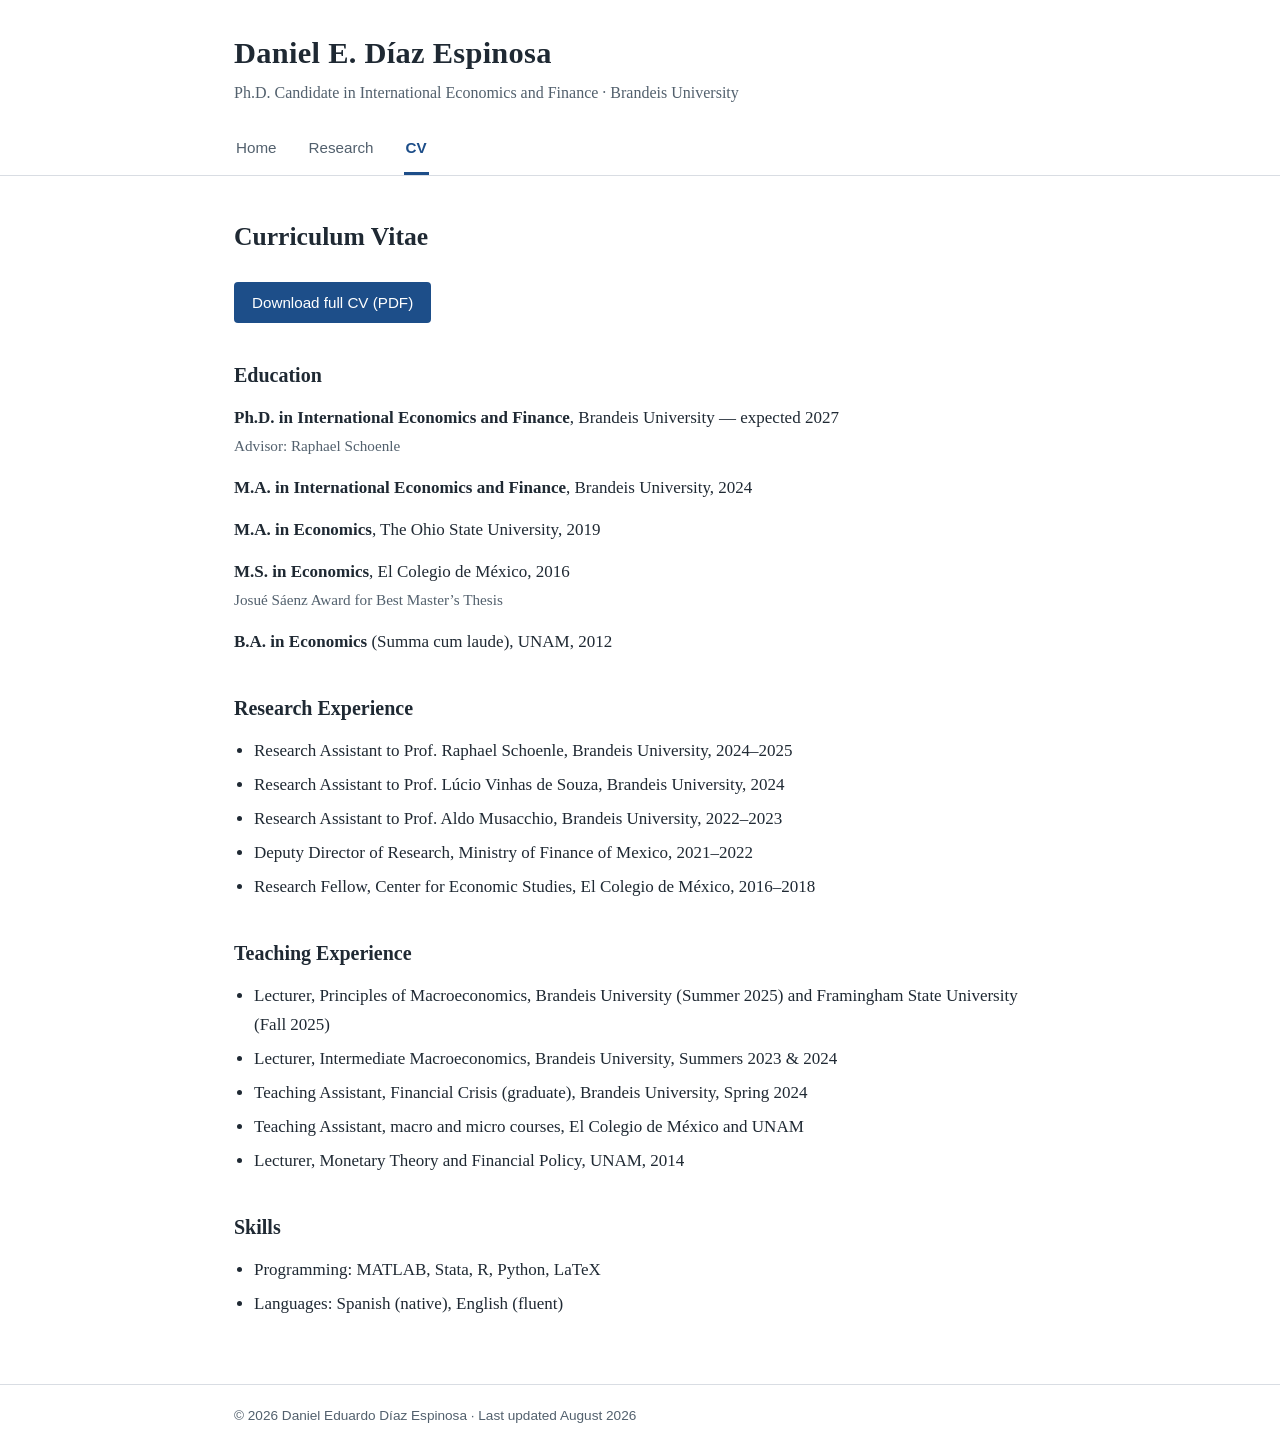
==== cv.html @ 5ce55bed "Initial version of academic job market website" ====
<!DOCTYPE html>
<html lang="en">
<head>
  <meta charset="utf-8">
  <meta name="viewport" content="width=device-width, initial-scale=1">
  <title>CV — Daniel Díaz</title>
  <meta name="description" content="Curriculum vitae of Daniel Díaz, Ph.D. candidate in International Economics and Finance at Brandeis University.">
  <link rel="stylesheet" href="css/style.css">
</head>
<body>

<header>
  <div class="header-inner">
    <p class="site-name"><a href="index.html">Daniel E. Díaz Espinosa</a></p>
    <p class="site-tagline">Ph.D. Candidate in International Economics and Finance · Brandeis University</p>
    <nav>
      <a href="index.html">Home</a>
      <a href="research.html">Research</a>
      <a href="cv.html" class="active">CV</a>
    </nav>
  </div>
</header>

<main>
  <h1>Curriculum Vitae</h1>

  <p class="cv-download"><a href="files/Diaz_CV.pdf" target="_blank" rel="noopener">Download full CV (PDF)</a></p>

  <h2>Education</h2>
  <div class="cv-entry">
    <span class="degree">Ph.D. in International Economics and Finance</span>, Brandeis University — expected 2027<br>
    <span class="detail">Advisor: Raphael Schoenle</span>
  </div>
  <div class="cv-entry">
    <span class="degree">M.A. in International Economics and Finance</span>, Brandeis University, 2024
  </div>
  <div class="cv-entry">
    <span class="degree">M.A. in Economics</span>, The Ohio State University, 2019
  </div>
  <div class="cv-entry">
    <span class="degree">M.S. in Economics</span>, El Colegio de México, 2016<br>
    <span class="detail">Josué Sáenz Award for Best Master&rsquo;s Thesis</span>
  </div>
  <div class="cv-entry">
    <span class="degree">B.A. in Economics</span> (Summa cum laude), UNAM, 2012
  </div>

  <h2>Research Experience</h2>
  <ul class="cv-list">
    <li>Research Assistant to Prof. Raphael Schoenle, Brandeis University, 2024–2025</li>
    <li>Research Assistant to Prof. Lúcio Vinhas de Souza, Brandeis University, 2024</li>
    <li>Research Assistant to Prof. Aldo Musacchio, Brandeis University, 2022–2023</li>
    <li>Deputy Director of Research, Ministry of Finance of Mexico, 2021–2022</li>
    <li>Research Fellow, Center for Economic Studies, El Colegio de México, 2016–2018</li>
  </ul>

  <h2>Teaching Experience</h2>
  <ul class="cv-list">
    <li>Lecturer, Principles of Macroeconomics, Brandeis University (Summer 2025) and Framingham State University (Fall 2025)</li>
    <li>Lecturer, Intermediate Macroeconomics, Brandeis University, Summers 2023 &amp; 2024</li>
    <li>Teaching Assistant, Financial Crisis (graduate), Brandeis University, Spring 2024</li>
    <li>Teaching Assistant, macro and micro courses, El Colegio de México and UNAM</li>
    <li>Lecturer, Monetary Theory and Financial Policy, UNAM, 2014</li>
  </ul>

  <h2>Skills</h2>
  <ul class="cv-list">
    <li>Programming: MATLAB, Stata, R, Python, LaTeX</li>
    <li>Languages: Spanish (native), English (fluent)</li>
  </ul>
</main>

<footer>
  <div class="footer-inner">© 2026 Daniel Eduardo Díaz Espinosa · Last updated August 2026</div>
</footer>

</body>
</html>
---- css/style.css ----
/* ===== Daniel Díaz — Academic website ===== */

:root {
  --ink: #1f2933;
  --ink-soft: #52606d;
  --accent: #1d4e89;
  --accent-dark: #163b68;
  --rule: #d9dde3;
  --bg: #ffffff;
  --bg-soft: #f7f8fa;
}

* { box-sizing: border-box; }

body {
  margin: 0;
  font-family: "Palatino Linotype", Palatino, Georgia, "Times New Roman", serif;
  font-size: 17px;
  line-height: 1.65;
  color: var(--ink);
  background: var(--bg);
}

a { color: var(--accent); text-decoration: none; }
a:hover { color: var(--accent-dark); text-decoration: underline; }

/* ---- Header / navigation ---- */
header {
  border-bottom: 1px solid var(--rule);
  background: var(--bg);
}

.header-inner {
  max-width: 860px;
  margin: 0 auto;
  padding: 28px 24px 0;
}

.site-name {
  font-size: 1.9rem;
  font-weight: 700;
  letter-spacing: 0.01em;
  margin: 0 0 2px;
  color: var(--ink);
}

.site-name a { color: inherit; }
.site-name a:hover { text-decoration: none; }

.site-tagline {
  margin: 0;
  color: var(--ink-soft);
  font-size: 1rem;
}

nav {
  margin-top: 18px;
  display: flex;
  gap: 28px;
  font-family: "Segoe UI", Helvetica, Arial, sans-serif;
  font-size: 0.95rem;
}

nav a {
  padding: 10px 2px 12px;
  color: var(--ink-soft);
  border-bottom: 3px solid transparent;
}

nav a:hover { color: var(--accent); text-decoration: none; }

nav a.active {
  color: var(--accent);
  border-bottom-color: var(--accent);
  font-weight: 600;
}

/* ---- Main layout ---- */
main {
  max-width: 860px;
  margin: 0 auto;
  padding: 40px 24px 60px;
}

h1 {
  font-size: 1.6rem;
  margin: 0 0 24px;
}

h2 {
  font-size: 1.25rem;
  margin: 36px 0 12px;
  color: var(--ink);
}

h2:first-child { margin-top: 0; }

.section-rule {
  border: none;
  border-top: 1px solid var(--rule);
  margin: 32px 0;
}

/* ---- Home page ---- */
.profile {
  display: flex;
  gap: 40px;
  align-items: flex-start;
  flex-wrap: wrap;
}

.profile-photo {
  width: 230px;
  border-radius: 6px;
  box-shadow: 0 2px 10px rgba(31, 41, 51, 0.18);
  flex-shrink: 0;
}

.profile-text { flex: 1; min-width: 280px; }

.profile-text p:first-child { margin-top: 0; }

.contact {
  background: var(--bg-soft);
  border: 1px solid var(--rule);
  border-radius: 6px;
  padding: 16px 20px;
  margin-top: 24px;
  font-size: 0.95rem;
}

.contact p { margin: 4px 0; }

.contact .label {
  font-family: "Segoe UI", Helvetica, Arial, sans-serif;
  font-size: 0.8rem;
  text-transform: uppercase;
  letter-spacing: 0.08em;
  color: var(--ink-soft);
  margin-bottom: 8px;
}

/* ---- Research page ---- */
.paper {
  margin-bottom: 36px;
}

.paper-title {
  font-size: 1.15rem;
  font-weight: 700;
  margin: 0 0 4px;
}

.paper-meta {
  color: var(--ink-soft);
  font-size: 0.92rem;
  margin: 0 0 10px;
  font-family: "Segoe UI", Helvetica, Arial, sans-serif;
}

.paper-links {
  font-family: "Segoe UI", Helvetica, Arial, sans-serif;
  font-size: 0.9rem;
  margin: 10px 0 0;
}

.paper-links a {
  display: inline-block;
  border: 1px solid var(--accent);
  border-radius: 4px;
  padding: 4px 12px;
  margin-right: 8px;
}

.paper-links a:hover {
  background: var(--accent);
  color: #fff;
  text-decoration: none;
}

details.abstract {
  margin-top: 10px;
}

details.abstract summary {
  cursor: pointer;
  color: var(--accent);
  font-family: "Segoe UI", Helvetica, Arial, sans-serif;
  font-size: 0.9rem;
}

details.abstract p {
  margin: 10px 0 0;
  padding-left: 16px;
  border-left: 3px solid var(--rule);
  color: var(--ink-soft);
  text-align: justify;
}

/* ---- CV page ---- */
.cv-download {
  font-family: "Segoe UI", Helvetica, Arial, sans-serif;
  font-size: 0.95rem;
  margin-bottom: 28px;
}

.cv-download a {
  display: inline-block;
  background: var(--accent);
  color: #fff;
  border-radius: 4px;
  padding: 8px 18px;
}

.cv-download a:hover {
  background: var(--accent-dark);
  text-decoration: none;
}

ul.cv-list {
  padding-left: 20px;
  margin: 8px 0 0;
}

ul.cv-list li { margin-bottom: 6px; }

.cv-entry { margin-bottom: 14px; }

.cv-entry .degree { font-weight: 700; }

.cv-entry .detail {
  color: var(--ink-soft);
  font-size: 0.95rem;
}

/* ---- Footer ---- */
footer {
  border-top: 1px solid var(--rule);
  color: var(--ink-soft);
  font-size: 0.85rem;
  font-family: "Segoe UI", Helvetica, Arial, sans-serif;
}

.footer-inner {
  max-width: 860px;
  margin: 0 auto;
  padding: 20px 24px;
}

/* ---- Mobile ---- */
@media (max-width: 640px) {
  .profile { gap: 24px; }
  .profile-photo { width: 180px; margin: 0 auto; }
  nav { gap: 20px; }
}
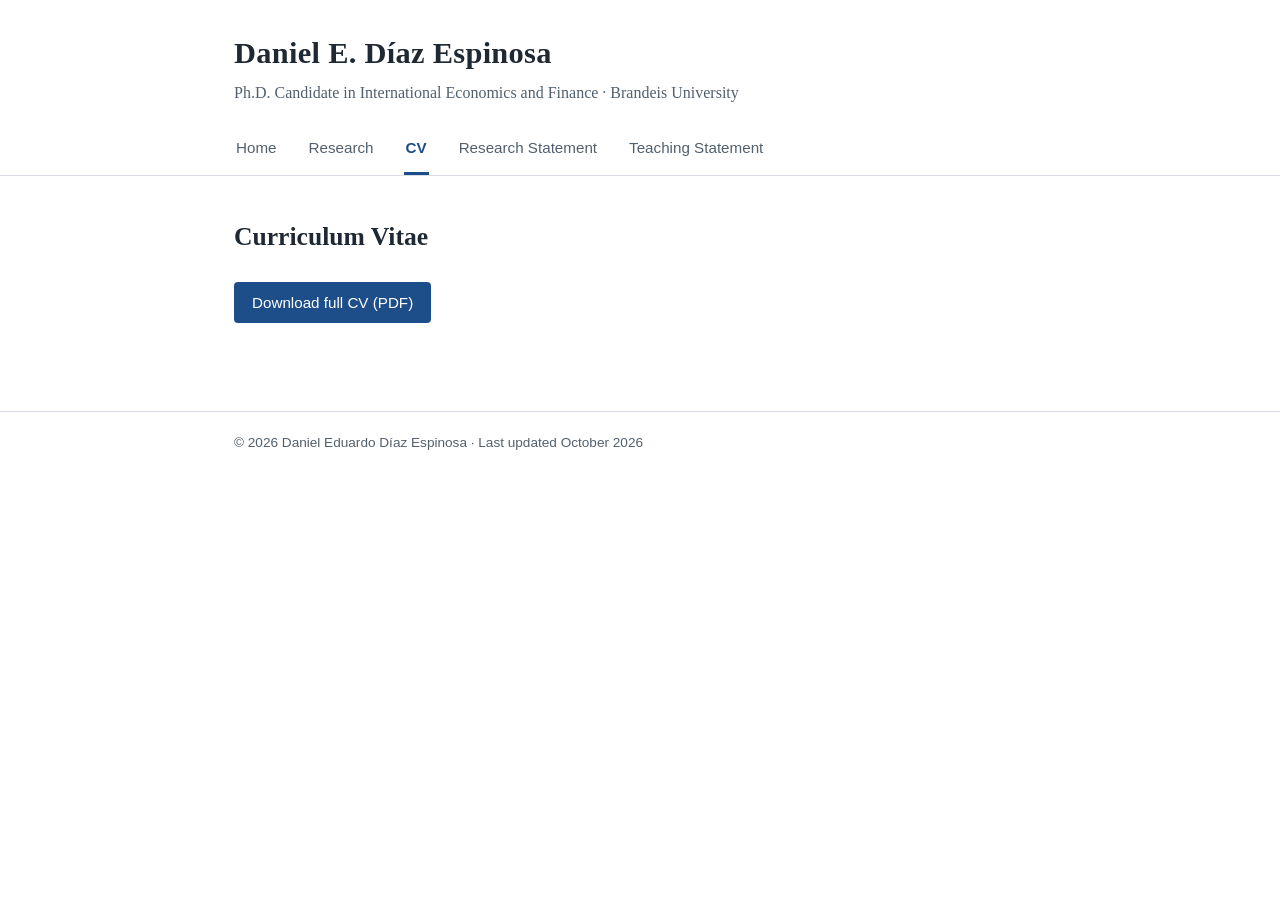
==== commit 53ae0332: "Site: CV page reduced to download button; add Research Statement and Teaching Statement tabs" ====
--- a/cv.html
+++ b/cv.html
@@ -17,6 +17,8 @@
       <a href="index.html">Home</a>
       <a href="research.html">Research</a>
       <a href="cv.html" class="active">CV</a>
+      <a href="research-statement.html">Research Statement</a>
+      <a href="teaching-statement.html">Teaching Statement</a>
     </nav>
   </div>
 </header>
@@ -25,53 +27,10 @@
   <h1>Curriculum Vitae</h1>
 
   <p class="cv-download"><a href="files/Diaz_CV.pdf" target="_blank" rel="noopener">Download full CV (PDF)</a></p>
-
-  <h2>Education</h2>
-  <div class="cv-entry">
-    <span class="degree">Ph.D. in International Economics and Finance</span>, Brandeis University — expected 2027<br>
-    <span class="detail">Advisor: Raphael Schoenle</span>
-  </div>
-  <div class="cv-entry">
-    <span class="degree">M.A. in International Economics and Finance</span>, Brandeis University, 2024
-  </div>
-  <div class="cv-entry">
-    <span class="degree">M.A. in Economics</span>, The Ohio State University, 2019
-  </div>
-  <div class="cv-entry">
-    <span class="degree">M.S. in Economics</span>, El Colegio de México, 2016<br>
-    <span class="detail">Josué Sáenz Award for Best Master&rsquo;s Thesis</span>
-  </div>
-  <div class="cv-entry">
-    <span class="degree">B.A. in Economics</span> (Summa cum laude), UNAM, 2012
-  </div>
-
-  <h2>Research Experience</h2>
-  <ul class="cv-list">
-    <li>Research Assistant to Prof. Raphael Schoenle, Brandeis University, 2024–2025</li>
-    <li>Research Assistant to Prof. Lúcio Vinhas de Souza, Brandeis University, 2024</li>
-    <li>Research Assistant to Prof. Aldo Musacchio, Brandeis University, 2022–2023</li>
-    <li>Deputy Director of Research, Ministry of Finance of Mexico, 2021–2022</li>
-    <li>Research Fellow, Center for Economic Studies, El Colegio de México, 2016–2018</li>
-  </ul>
-
-  <h2>Teaching Experience</h2>
-  <ul class="cv-list">
-    <li>Lecturer, Principles of Macroeconomics, Brandeis University (Summer 2025) and Framingham State University (Fall 2025)</li>
-    <li>Lecturer, Intermediate Macroeconomics, Brandeis University, Summers 2023 &amp; 2024</li>
-    <li>Teaching Assistant, Financial Crisis (graduate), Brandeis University, Spring 2024</li>
-    <li>Teaching Assistant, macro and micro courses, El Colegio de México and UNAM</li>
-    <li>Lecturer, Monetary Theory and Financial Policy, UNAM, 2014</li>
-  </ul>
-
-  <h2>Skills</h2>
-  <ul class="cv-list">
-    <li>Programming: MATLAB, Stata, R, Python, LaTeX</li>
-    <li>Languages: Spanish (native), English (fluent)</li>
-  </ul>
 </main>
 
 <footer>
-  <div class="footer-inner">© 2026 Daniel Eduardo Díaz Espinosa · Last updated August 2026</div>
+  <div class="footer-inner">© 2026 Daniel Eduardo Díaz Espinosa · Last updated October 2026</div>
 </footer>
 
 </body>
--- a/css/style.css
+++ b/css/style.css
@@ -56,6 +56,7 @@
 nav {
   margin-top: 18px;
   display: flex;
+  flex-wrap: wrap;
   gap: 28px;
   font-family: "Segoe UI", Helvetica, Arial, sans-serif;
   font-size: 0.95rem;
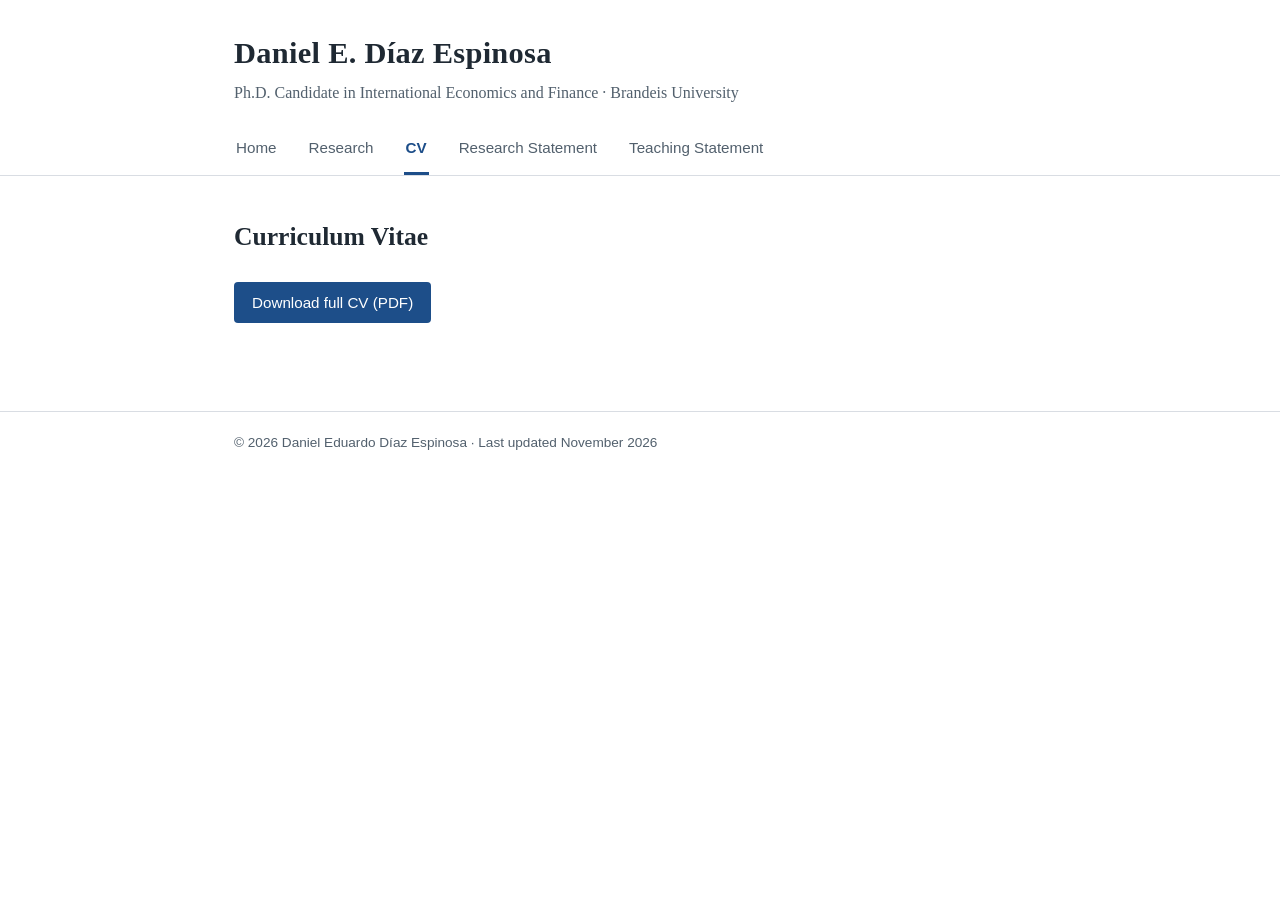
==== commit 0a4c706c: "JMP: November 2026 version and abstract; CV refresh; footer date" ====
--- a/cv.html
+++ b/cv.html
@@ -30,7 +30,7 @@
 </main>
 
 <footer>
-  <div class="footer-inner">© 2026 Daniel Eduardo Díaz Espinosa · Last updated October 2026</div>
+  <div class="footer-inner">© 2026 Daniel Eduardo Díaz Espinosa · Last updated November 2026</div>
 </footer>
 
 </body>
